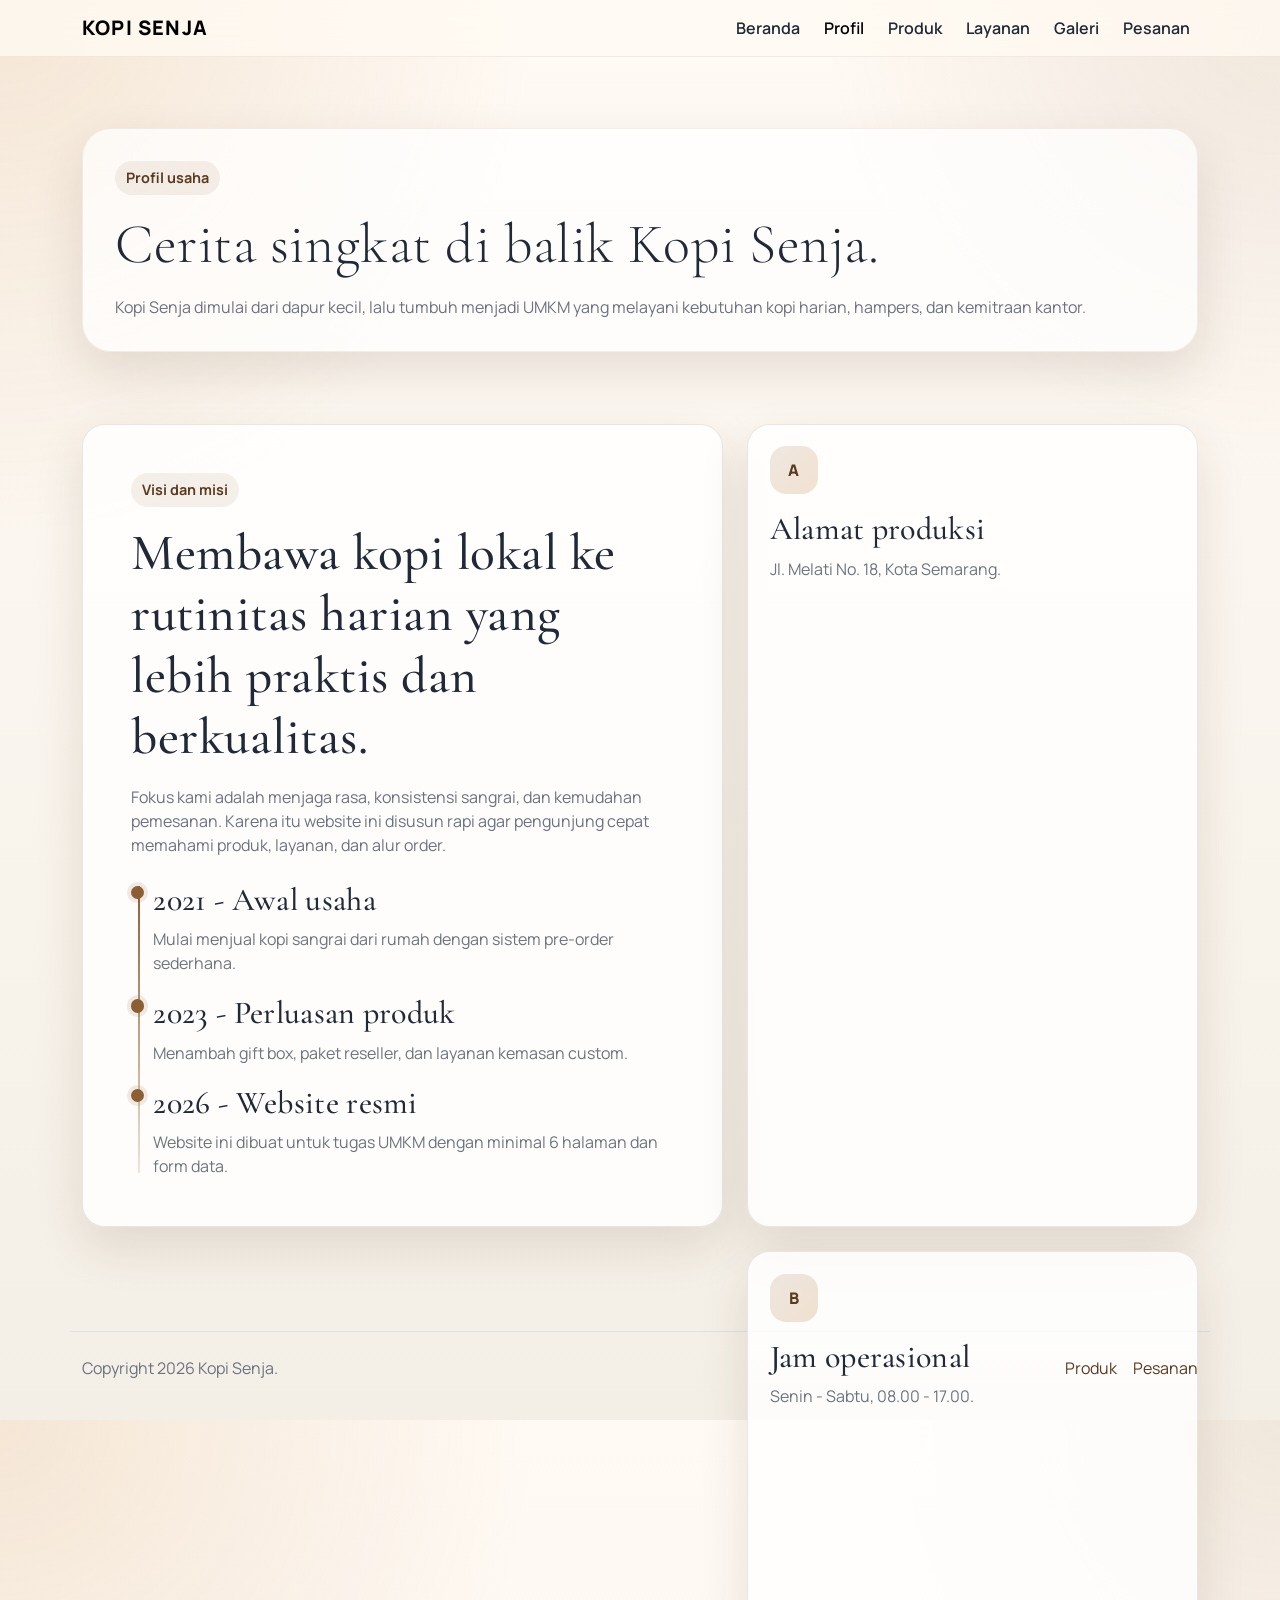
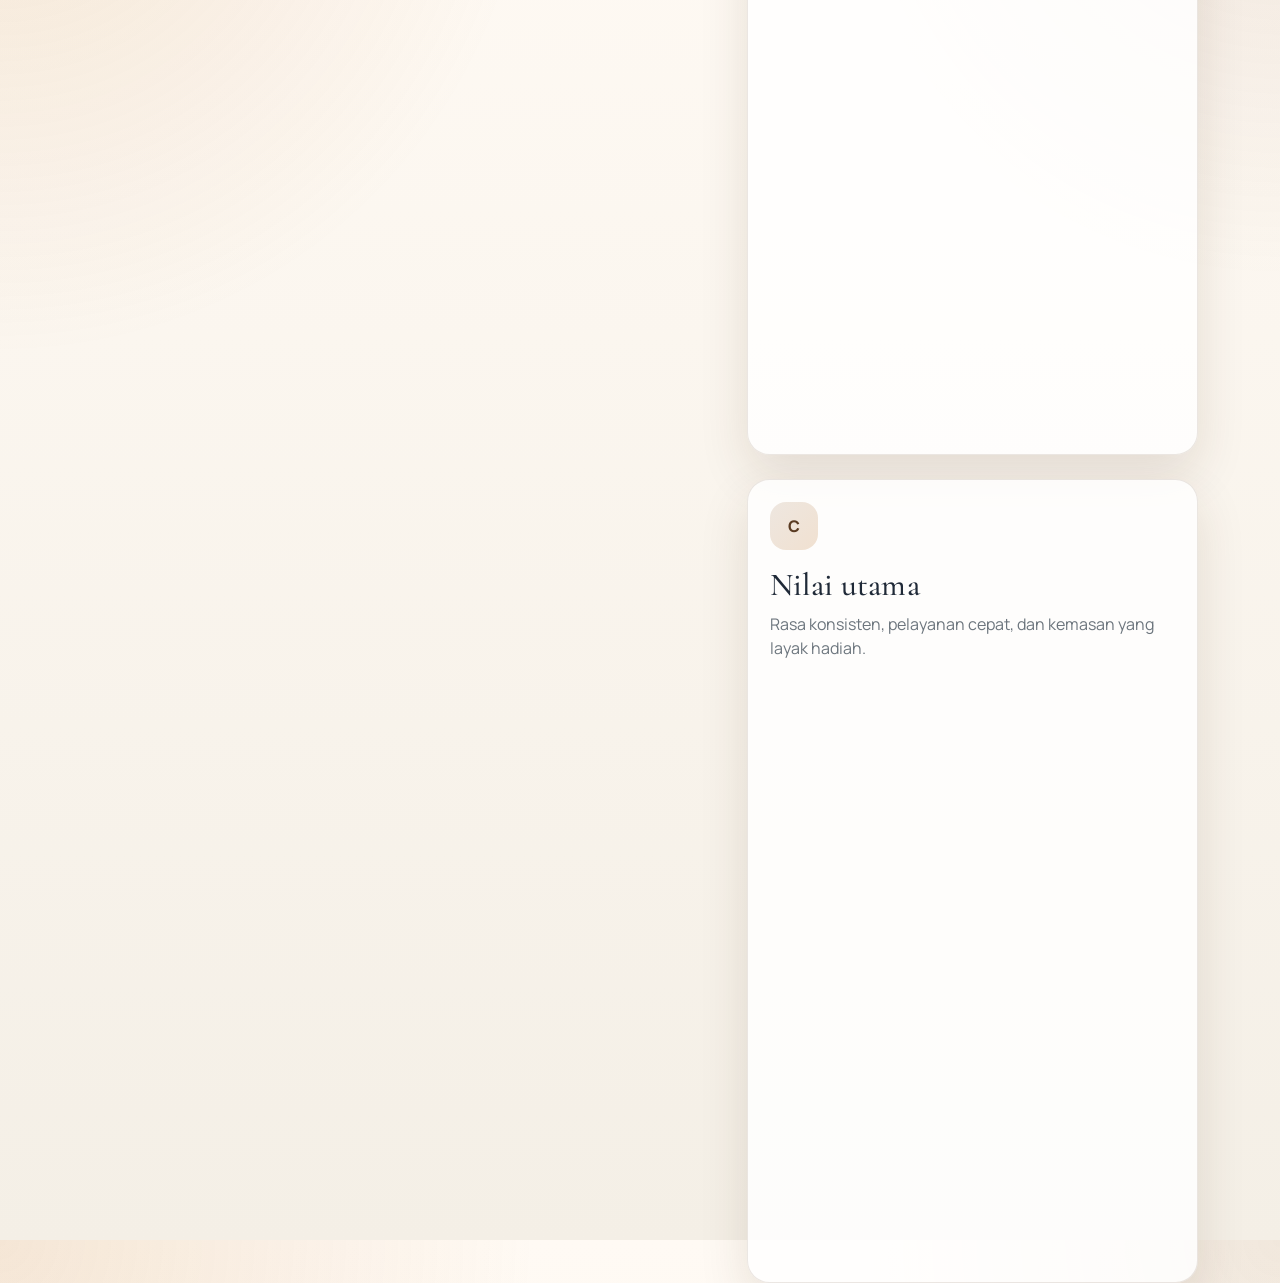
==== about.html @ 0a196cbb "semuanya" ====
<!doctype html>
<html lang="id">
  <head>
    <meta charset="utf-8" />
    <meta name="viewport" content="width=device-width, initial-scale=1" />
    <title>Profil - Kopi Senja</title>
    <link rel="stylesheet" href="https://cdn.jsdelivr.net/npm/bootstrap@5.3.3/dist/css/bootstrap.min.css" />
    <link rel="stylesheet" href="assets/css/style.css" />
  </head>
  <body>
    <nav class="navbar navbar-expand-lg navbar-light fixed-top">
      <div class="container">
        <a class="navbar-brand" href="index.html">Kopi Senja</a>
        <button class="navbar-toggler" type="button" data-bs-toggle="collapse" data-bs-target="#mainNav" aria-controls="mainNav" aria-expanded="false" aria-label="Toggle navigation">
          <span class="navbar-toggler-icon"></span>
        </button>
        <div class="collapse navbar-collapse" id="mainNav">
          <ul class="navbar-nav ms-auto align-items-lg-center gap-lg-2">
            <li class="nav-item"><a class="nav-link" href="index.html">Beranda</a></li>
            <li class="nav-item"><a class="nav-link active" href="about.html">Profil</a></li>
            <li class="nav-item"><a class="nav-link" href="products.html">Produk</a></li>
            <li class="nav-item"><a class="nav-link" href="services.html">Layanan</a></li>
            <li class="nav-item"><a class="nav-link" href="gallery.html">Galeri</a></li>
            <li class="nav-item"><a class="nav-link" href="order.html">Pesanan</a></li>
          </ul>
        </div>
      </div>
    </nav>

    <header class="page-banner">
      <div class="container">
        <div class="banner-shell">
          <div class="tag mb-3 d-inline-block">Profil usaha</div>
          <h1 class="display-4 mb-3">Cerita singkat di balik Kopi Senja.</h1>
          <p class="section-text mb-0">Kopi Senja dimulai dari dapur kecil, lalu tumbuh menjadi UMKM yang melayani kebutuhan kopi harian, hampers, dan kemitraan kantor.</p>
        </div>
      </div>
    </header>

    <main>
      <section class="section pt-0">
        <div class="container">
          <div class="row g-4">
            <div class="col-lg-7">
              <div class="glass-card p-4 p-md-5 h-100">
                <div class="tag mb-3 d-inline-block">Visi dan misi</div>
                <h2 class="section-title mb-3">Membawa kopi lokal ke rutinitas harian yang lebih praktis dan berkualitas.</h2>
                <p class="section-text mb-4">Fokus kami adalah menjaga rasa, konsistensi sangrai, dan kemudahan pemesanan. Karena itu website ini disusun rapi agar pengunjung cepat memahami produk, layanan, dan alur order.</p>
                <div class="timeline">
                  <div class="timeline-item">
                    <h3 class="h2 mb-2">2021 - Awal usaha</h3>
                    <p class="mb-0 text-secondary">Mulai menjual kopi sangrai dari rumah dengan sistem pre-order sederhana.</p>
                  </div>
                  <div class="timeline-item">
                    <h3 class="h2 mb-2">2023 - Perluasan produk</h3>
                    <p class="mb-0 text-secondary">Menambah gift box, paket reseller, dan layanan kemasan custom.</p>
                  </div>
                  <div class="timeline-item mb-0">
                    <h3 class="h2 mb-2">2026 - Website resmi</h3>
                    <p class="mb-0 text-secondary">Website ini dibuat untuk tugas UMKM dengan minimal 6 halaman dan form data.</p>
                  </div>
                </div>
              </div>
            </div>
            <div class="col-lg-5">
              <div class="info-card mb-4">
                <div class="info-icon">A</div>
                <h3 class="h2">Alamat produksi</h3>
                <p class="mb-0 text-secondary">Jl. Melati No. 18, Kota Semarang.</p>
              </div>
              <div class="info-card mb-4">
                <div class="info-icon">B</div>
                <h3 class="h2">Jam operasional</h3>
                <p class="mb-0 text-secondary">Senin - Sabtu, 08.00 - 17.00.</p>
              </div>
              <div class="info-card">
                <div class="info-icon">C</div>
                <h3 class="h2">Nilai utama</h3>
                <p class="mb-0 text-secondary">Rasa konsisten, pelayanan cepat, dan kemasan yang layak hadiah.</p>
              </div>
            </div>
          </div>
        </div>
      </section>
    </main>

    <footer class="footer">
      <div class="container d-flex flex-column flex-md-row justify-content-between gap-2 border-top pt-4">
        <div>Copyright 2026 Kopi Senja.</div>
        <div class="d-flex gap-3">
          <a href="products.html">Produk</a>
          <a href="order.html">Pesanan</a>
        </div>
      </div>
    </footer>

    <script src="https://cdn.jsdelivr.net/npm/bootstrap@5.3.3/dist/js/bootstrap.bundle.min.js"></script>
  </body>
</html>
---- assets/css/style.css ----
@import url('https://fonts.googleapis.com/css2?family=Cormorant+Garamond:wght@600;700&family=Manrope:wght@400;500;600;700;800&display=swap');

:root {
  --bg: #f4efe6;
  --bg-soft: #fbf7f1;
  --surface: rgba(255, 255, 255, 0.82);
  --surface-strong: #ffffff;
  --text: #1f2937;
  --muted: #6b7280;
  --brand: #8b5e34;
  --brand-dark: #5a3b22;
  --brand-soft: #f2dfc6;
  --accent: #c27c35;
  --line: rgba(90, 59, 34, 0.12);
  --shadow: 0 20px 50px rgba(67, 43, 18, 0.12);
}

* {
  box-sizing: border-box;
}

html {
  scroll-behavior: smooth;
}

body {
  font-family: 'Manrope', sans-serif;
  color: var(--text);
  background:
    radial-gradient(circle at top left, rgba(194, 124, 53, 0.16), transparent 28%),
    radial-gradient(circle at top right, rgba(139, 94, 52, 0.12), transparent 24%),
    linear-gradient(180deg, #fffaf4 0%, var(--bg) 100%);
  min-height: 100vh;
}

h1,
h2,
h3,
h4,
.brand-font {
  font-family: 'Cormorant Garamond', serif;
  letter-spacing: 0.01em;
}

.navbar {
  backdrop-filter: blur(14px);
  background: rgba(255, 250, 243, 0.78);
  border-bottom: 1px solid rgba(90, 59, 34, 0.08);
}

.navbar-brand {
  font-weight: 800;
  letter-spacing: 0.06em;
  text-transform: uppercase;
}

.nav-link {
  color: var(--text);
  font-weight: 600;
}

.nav-link:hover,
.nav-link.active {
  color: var(--brand);
}

.btn-brand {
  background: linear-gradient(135deg, var(--brand) 0%, var(--accent) 100%);
  color: #fff;
  border: none;
  box-shadow: 0 12px 30px rgba(139, 94, 52, 0.28);
}

.btn-brand:hover {
  color: #fff;
  transform: translateY(-1px);
}

.btn-outline-brand {
  border: 1px solid rgba(139, 94, 52, 0.3);
  color: var(--brand-dark);
  background: rgba(255, 255, 255, 0.52);
}

.btn-outline-brand:hover {
  background: var(--brand);
  color: #fff;
}

.hero {
  position: relative;
  overflow: hidden;
  padding: 8rem 0 5rem;
}

.hero::before,
.hero::after {
  content: '';
  position: absolute;
  border-radius: 999px;
  filter: blur(0);
  opacity: 0.8;
  pointer-events: none;
}

.hero::before {
  width: 24rem;
  height: 24rem;
  right: -7rem;
  top: -8rem;
  background: radial-gradient(circle, rgba(194, 124, 53, 0.28), rgba(194, 124, 53, 0));
}

.hero::after {
  width: 18rem;
  height: 18rem;
  left: -5rem;
  bottom: -6rem;
  background: radial-gradient(circle, rgba(139, 94, 52, 0.18), rgba(139, 94, 52, 0));
}

.eyebrow {
  display: inline-flex;
  align-items: center;
  gap: 0.5rem;
  padding: 0.45rem 0.8rem;
  border-radius: 999px;
  background: rgba(242, 223, 198, 0.8);
  color: var(--brand-dark);
  font-size: 0.92rem;
  font-weight: 700;
  margin-bottom: 1.1rem;
}

.hero-title {
  font-size: clamp(3rem, 6vw, 5.75rem);
  line-height: 0.92;
  margin-bottom: 1rem;
}

.hero-lead {
  max-width: 38rem;
  color: var(--muted);
  font-size: 1.08rem;
}

.hero-card {
  background: rgba(255, 255, 255, 0.72);
  border: 1px solid rgba(90, 59, 34, 0.08);
  box-shadow: var(--shadow);
  border-radius: 1.5rem;
}

.hero-badge {
  display: inline-flex;
  align-items: center;
  gap: 0.4rem;
  padding: 0.45rem 0.75rem;
  border-radius: 999px;
  background: rgba(139, 94, 52, 0.1);
  color: var(--brand-dark);
  font-weight: 700;
  font-size: 0.88rem;
}

.section {
  padding: 4.5rem 0;
}

.section-heading {
  max-width: 38rem;
  margin-bottom: 2rem;
}

.section-title {
  font-size: clamp(2.1rem, 4vw, 3.4rem);
  margin-bottom: 0.8rem;
}

.section-text {
  color: var(--muted);
}

.glass-card,
.feature-card,
.product-card,
.info-card,
.gallery-card,
.contact-card,
.table-card {
  background: var(--surface);
  border: 1px solid var(--line);
  box-shadow: var(--shadow);
  border-radius: 1.4rem;
}

.feature-card,
.product-card,
.info-card {
  padding: 1.35rem;
  height: 100%;
}

.feature-icon,
.info-icon {
  width: 3rem;
  height: 3rem;
  border-radius: 1rem;
  display: inline-flex;
  align-items: center;
  justify-content: center;
  background: linear-gradient(135deg, rgba(139, 94, 52, 0.14), rgba(194, 124, 53, 0.22));
  color: var(--brand-dark);
  font-weight: 800;
  margin-bottom: 1rem;
}

.stat-grid {
  display: grid;
  grid-template-columns: repeat(3, minmax(0, 1fr));
  gap: 1rem;
}

.stat-card {
  padding: 1rem 1.1rem;
  border-radius: 1.2rem;
  background: rgba(255, 255, 255, 0.75);
  border: 1px solid rgba(90, 59, 34, 0.08);
}

.stat-number {
  font-size: 1.75rem;
  font-weight: 800;
  color: var(--brand-dark);
  line-height: 1;
}

.stat-label {
  color: var(--muted);
  font-size: 0.92rem;
}

.section-surface {
  background: linear-gradient(180deg, rgba(255, 255, 255, 0.6), rgba(255, 248, 239, 0.95));
  border-top: 1px solid rgba(90, 59, 34, 0.08);
  border-bottom: 1px solid rgba(90, 59, 34, 0.08);
}

.product-card .price {
  font-size: 1.6rem;
  font-weight: 800;
  color: var(--brand-dark);
}

.pill-list {
  display: flex;
  flex-wrap: wrap;
  gap: 0.5rem;
  margin: 0;
  padding: 0;
  list-style: none;
}

.pill-list li,
.tag {
  padding: 0.4rem 0.7rem;
  border-radius: 999px;
  background: rgba(139, 94, 52, 0.09);
  color: var(--brand-dark);
  font-size: 0.9rem;
  font-weight: 700;
}

.timeline {
  position: relative;
  padding-left: 1.4rem;
}

.timeline::before {
  content: '';
  position: absolute;
  left: 0.45rem;
  top: 0.35rem;
  bottom: 0.35rem;
  width: 2px;
  background: linear-gradient(180deg, var(--brand), rgba(194, 124, 53, 0.2));
}

.timeline-item {
  position: relative;
  margin-bottom: 1.2rem;
}

.timeline-item::before {
  content: '';
  position: absolute;
  left: -1.43rem;
  top: 0.3rem;
  width: 0.85rem;
  height: 0.85rem;
  border-radius: 50%;
  background: var(--brand);
  box-shadow: 0 0 0 0.25rem rgba(139, 94, 52, 0.12);
}

.gallery-grid {
  display: grid;
  grid-template-columns: repeat(12, 1fr);
  gap: 1rem;
}

.gallery-span-4 {
  grid-column: span 4;
}

.gallery-span-5 {
  grid-column: span 5;
}

.gallery-span-7 {
  grid-column: span 7;
}

.gallery-span-12 {
  grid-column: span 12;
}

.gallery-card {
  min-height: 14rem;
  padding: 1.3rem;
  position: relative;
  overflow: hidden;
}

.gallery-card::after {
  content: '';
  position: absolute;
  inset: auto -15% -25% auto;
  width: 10rem;
  height: 10rem;
  border-radius: 50%;
  background: radial-gradient(circle, rgba(194, 124, 53, 0.2), rgba(194, 124, 53, 0));
}

.gallery-card.large {
  min-height: 20rem;
}

.gallery-card.dark {
  background: linear-gradient(145deg, #5a3b22, #8b5e34);
  color: #fff;
}

.gallery-card.dark .text-muted,
.gallery-card.dark .section-text,
.gallery-card.dark p {
  color: rgba(255, 255, 255, 0.78) !important;
}

.gallery-card .gallery-label {
  position: absolute;
  left: 1.3rem;
  bottom: 1.2rem;
  font-weight: 700;
}

.contact-card,
.table-card {
  padding: 1.4rem;
}

.social-order-card {
  padding: 1rem;
  border-radius: 1rem;
  border: 1px solid rgba(90, 59, 34, 0.12);
  background: rgba(255, 255, 255, 0.62);
}

.map-embed {
  width: 100%;
  border-radius: 0.9rem;
  overflow: hidden;
  border: 1px solid rgba(90, 59, 34, 0.12);
}

.map-embed iframe {
  width: 100%;
  min-height: 240px;
  border: 0;
  display: block;
}

.form-control,
.form-select {
  border-radius: 0.95rem;
  border: 1px solid rgba(90, 59, 34, 0.16);
  padding: 0.85rem 1rem;
}

.form-control:focus,
.form-select:focus {
  box-shadow: 0 0 0 0.2rem rgba(139, 94, 52, 0.12);
  border-color: rgba(139, 94, 52, 0.5);
}

.table thead th {
  background: rgba(139, 94, 52, 0.08);
  color: var(--brand-dark);
  border-bottom: 1px solid rgba(90, 59, 34, 0.12) !important;
}

.table tbody td {
  vertical-align: middle;
}

.footer {
  padding: 2rem 0 2.5rem;
  color: var(--muted);
}

.footer a {
  color: var(--brand-dark);
  text-decoration: none;
}

.footer a:hover {
  text-decoration: underline;
}

.page-banner {
  padding: 8rem 0 4.5rem;
}

.page-banner .banner-shell {
  padding: 2rem;
  border-radius: 1.8rem;
  background: rgba(255, 255, 255, 0.72);
  border: 1px solid rgba(90, 59, 34, 0.08);
  box-shadow: var(--shadow);
}

.rounded-4,
.rounded-5 {
  border-radius: 1.4rem !important;
}

@media (max-width: 991.98px) {
  .hero {
    padding-top: 6rem;
  }

  .stat-grid {
    grid-template-columns: 1fr;
  }

  .gallery-grid {
    grid-template-columns: 1fr;
  }

  .gallery-span-4,
  .gallery-span-5,
  .gallery-span-7,
  .gallery-span-12 {
    grid-column: span 1;
  }

  .gallery-card.large {
    min-height: 14rem;
  }
}
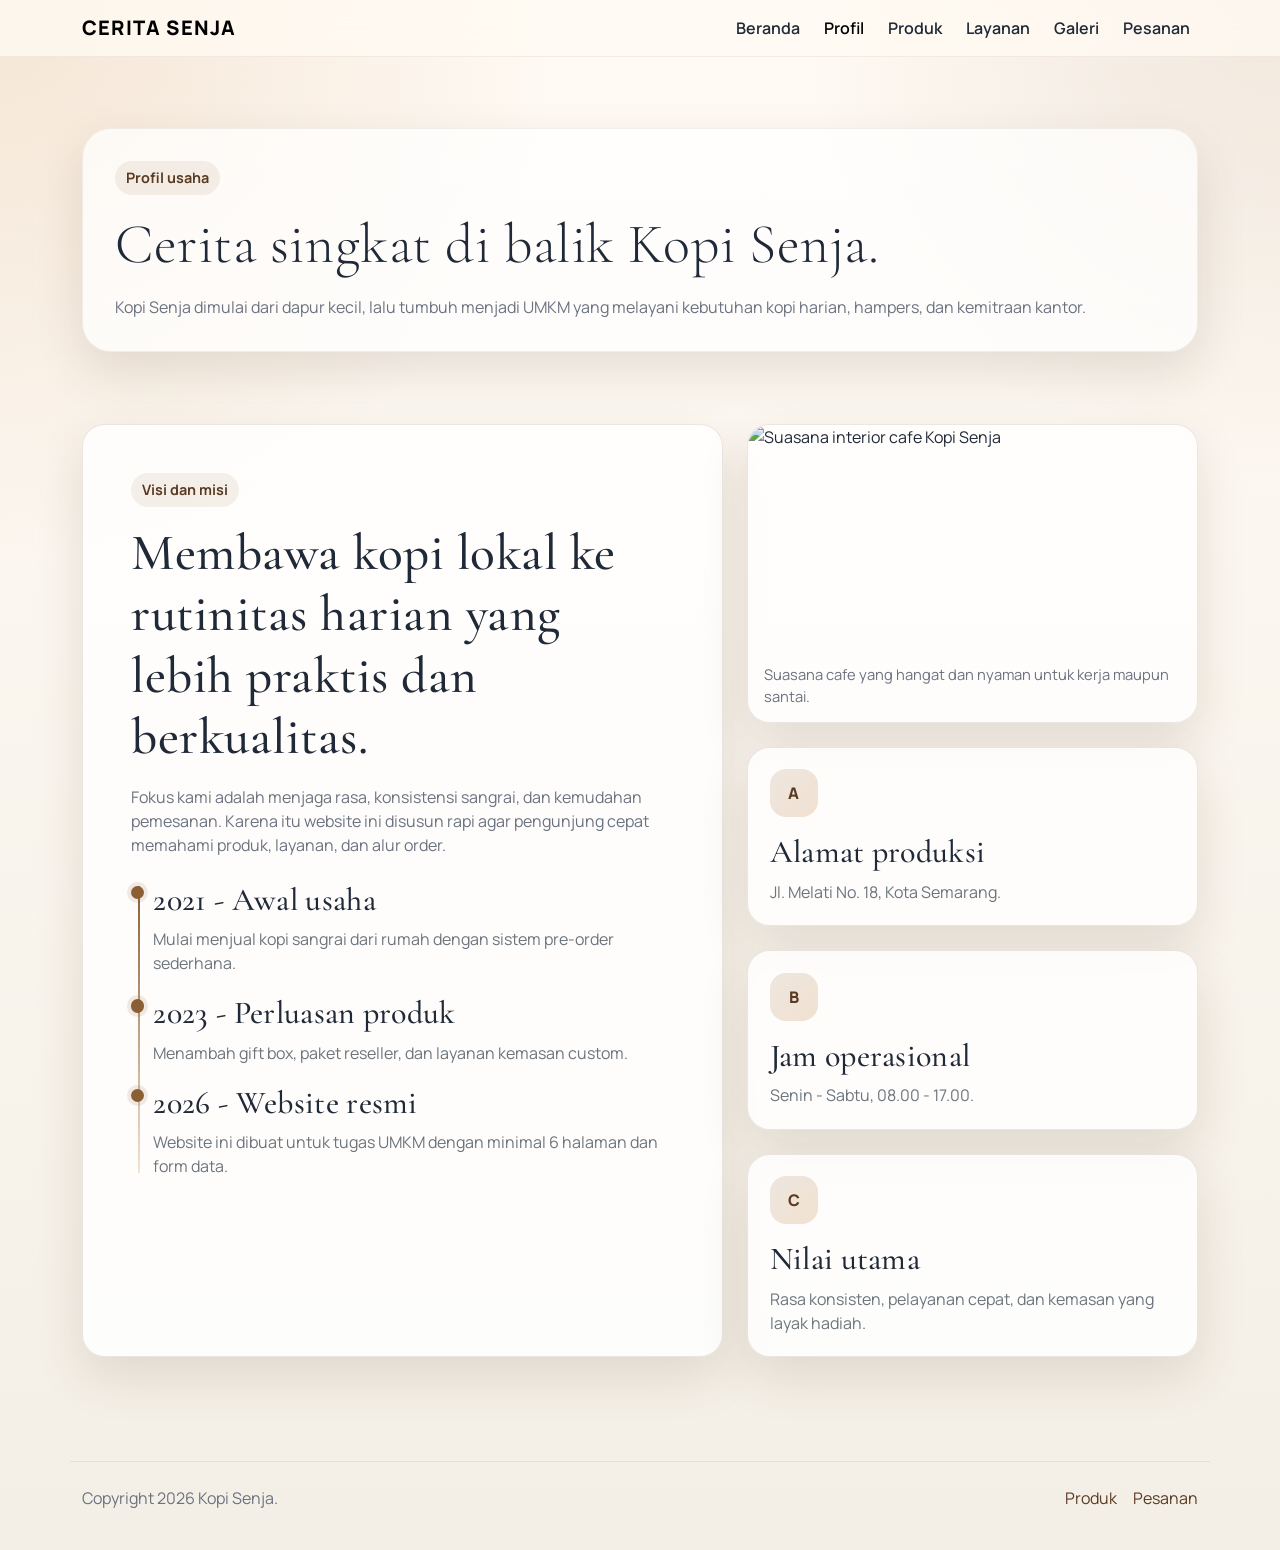
==== commit 8bd69723: "feat: add PHP-based review form and persistent review table" ====
--- a/about.html
+++ b/about.html
@@ -4,13 +4,14 @@
     <meta charset="utf-8" />
     <meta name="viewport" content="width=device-width, initial-scale=1" />
     <title>Profil - Kopi Senja</title>
+    <link rel="icon" type="image/png" href="logo/logo.png" />
     <link rel="stylesheet" href="https://cdn.jsdelivr.net/npm/bootstrap@5.3.3/dist/css/bootstrap.min.css" />
     <link rel="stylesheet" href="assets/css/style.css" />
   </head>
   <body>
     <nav class="navbar navbar-expand-lg navbar-light fixed-top">
       <div class="container">
-        <a class="navbar-brand" href="index.html">Kopi Senja</a>
+        <a class="navbar-brand" href="index.html">Cerita Senja</a>
         <button class="navbar-toggler" type="button" data-bs-toggle="collapse" data-bs-target="#mainNav" aria-controls="mainNav" aria-expanded="false" aria-label="Toggle navigation">
           <span class="navbar-toggler-icon"></span>
         </button>
@@ -21,7 +22,7 @@
             <li class="nav-item"><a class="nav-link" href="products.html">Produk</a></li>
             <li class="nav-item"><a class="nav-link" href="services.html">Layanan</a></li>
             <li class="nav-item"><a class="nav-link" href="gallery.html">Galeri</a></li>
-            <li class="nav-item"><a class="nav-link" href="order.html">Pesanan</a></li>
+            <li class="nav-item"><a class="nav-link" href="order.php">Pesanan</a></li>
           </ul>
         </div>
       </div>
@@ -63,6 +64,15 @@
               </div>
             </div>
             <div class="col-lg-5">
+              <div class="about-photo-wrap mb-4">
+                <img
+                  class="about-photo"
+                  src="https://images.unsplash.com/photo-1501339847302-ac426a4a7cbb?auto=format&fit=crop&w=1400&q=80"
+                  alt="Suasana interior cafe Kopi Senja"
+                  loading="lazy"
+                />
+                <div class="about-photo-caption">Suasana cafe yang hangat dan nyaman untuk kerja maupun santai.</div>
+              </div>
               <div class="info-card mb-4">
                 <div class="info-icon">A</div>
                 <h3 class="h2">Alamat produksi</h3>
@@ -89,7 +99,7 @@
         <div>Copyright 2026 Kopi Senja.</div>
         <div class="d-flex gap-3">
           <a href="products.html">Produk</a>
-          <a href="order.html">Pesanan</a>
+          <a href="order.php">Pesanan</a>
         </div>
       </div>
     </footer>
--- a/assets/css/style.css
+++ b/assets/css/style.css
@@ -151,6 +151,20 @@
   border-radius: 1.5rem;
 }
 
+.hero-photo-wrap {
+  border-radius: 1.5rem;
+  overflow: hidden;
+  border: 1px solid rgba(90, 59, 34, 0.1);
+  box-shadow: var(--shadow);
+}
+
+.hero-photo {
+  width: 100%;
+  height: 16rem;
+  object-fit: cover;
+  display: block;
+}
+
 .hero-badge {
   display: inline-flex;
   align-items: center;
@@ -198,6 +212,10 @@
 .product-card,
 .info-card {
   padding: 1.35rem;
+}
+
+.feature-card,
+.product-card {
   height: 100%;
 }
 
@@ -250,6 +268,15 @@
   font-size: 1.6rem;
   font-weight: 800;
   color: var(--brand-dark);
+}
+
+.product-image {
+  width: 100%;
+  height: 12rem;
+  object-fit: cover;
+  border-radius: 1rem;
+  border: 1px solid rgba(90, 59, 34, 0.1);
+  display: block;
 }
 
 .pill-list {
@@ -303,6 +330,47 @@
   box-shadow: 0 0 0 0.25rem rgba(139, 94, 52, 0.12);
 }
 
+.about-photo-wrap {
+  border-radius: 1.4rem;
+  overflow: hidden;
+  border: 1px solid var(--line);
+  background: var(--surface);
+  box-shadow: var(--shadow);
+}
+
+.about-photo {
+  width: 100%;
+  height: 14rem;
+  object-fit: cover;
+  display: block;
+}
+
+.about-photo-caption {
+  padding: 0.9rem 1rem;
+  color: var(--muted);
+  font-size: 0.92rem;
+}
+
+.order-photo-wrap {
+  border-radius: 1.1rem;
+  overflow: hidden;
+  border: 1px solid rgba(90, 59, 34, 0.12);
+  background: rgba(255, 255, 255, 0.75);
+}
+
+.order-photo {
+  width: 100%;
+  height: 12rem;
+  object-fit: cover;
+  display: block;
+}
+
+.order-photo-caption {
+  padding: 0.75rem 1rem;
+  color: var(--muted);
+  font-size: 0.9rem;
+}
+
 .gallery-grid {
   display: grid;
   grid-template-columns: repeat(12, 1fr);
@@ -330,6 +398,51 @@
   padding: 1.3rem;
   position: relative;
   overflow: hidden;
+}
+
+.gallery-card.with-image {
+  padding: 0;
+  min-height: 15rem;
+}
+
+.gallery-photo {
+  width: 100%;
+  height: 100%;
+  object-fit: cover;
+  display: block;
+}
+
+.gallery-content {
+  position: absolute;
+  inset: 0;
+  padding: 1.3rem;
+  display: flex;
+  flex-direction: column;
+  justify-content: flex-start;
+  background: linear-gradient(180deg, rgba(255, 255, 255, 0.78) 0%, rgba(255, 255, 255, 0.56) 55%, rgba(255, 255, 255, 0.7) 100%);
+}
+
+.gallery-content.light-text {
+  color: #fff;
+  background: linear-gradient(180deg, rgba(26, 18, 10, 0.45) 0%, rgba(26, 18, 10, 0.3) 45%, rgba(26, 18, 10, 0.52) 100%);
+}
+
+.gallery-content .tag {
+  width: fit-content;
+}
+
+.gallery-content.light-text .tag {
+  background: rgba(255, 255, 255, 0.2);
+  color: #fff;
+}
+
+.gallery-content.light-text p,
+.gallery-content.light-text .text-secondary {
+  color: rgba(255, 255, 255, 0.86) !important;
+}
+
+.brand-note-card {
+  min-height: 12rem;
 }
 
 .gallery-card::after {
@@ -467,4 +580,20 @@
   .gallery-card.large {
     min-height: 14rem;
   }
-}
+
+  .hero-photo {
+    height: 13rem;
+  }
+
+  .product-image {
+    height: 10.5rem;
+  }
+
+  .about-photo {
+    height: 12rem;
+  }
+
+  .order-photo {
+    height: 10.5rem;
+  }
+}
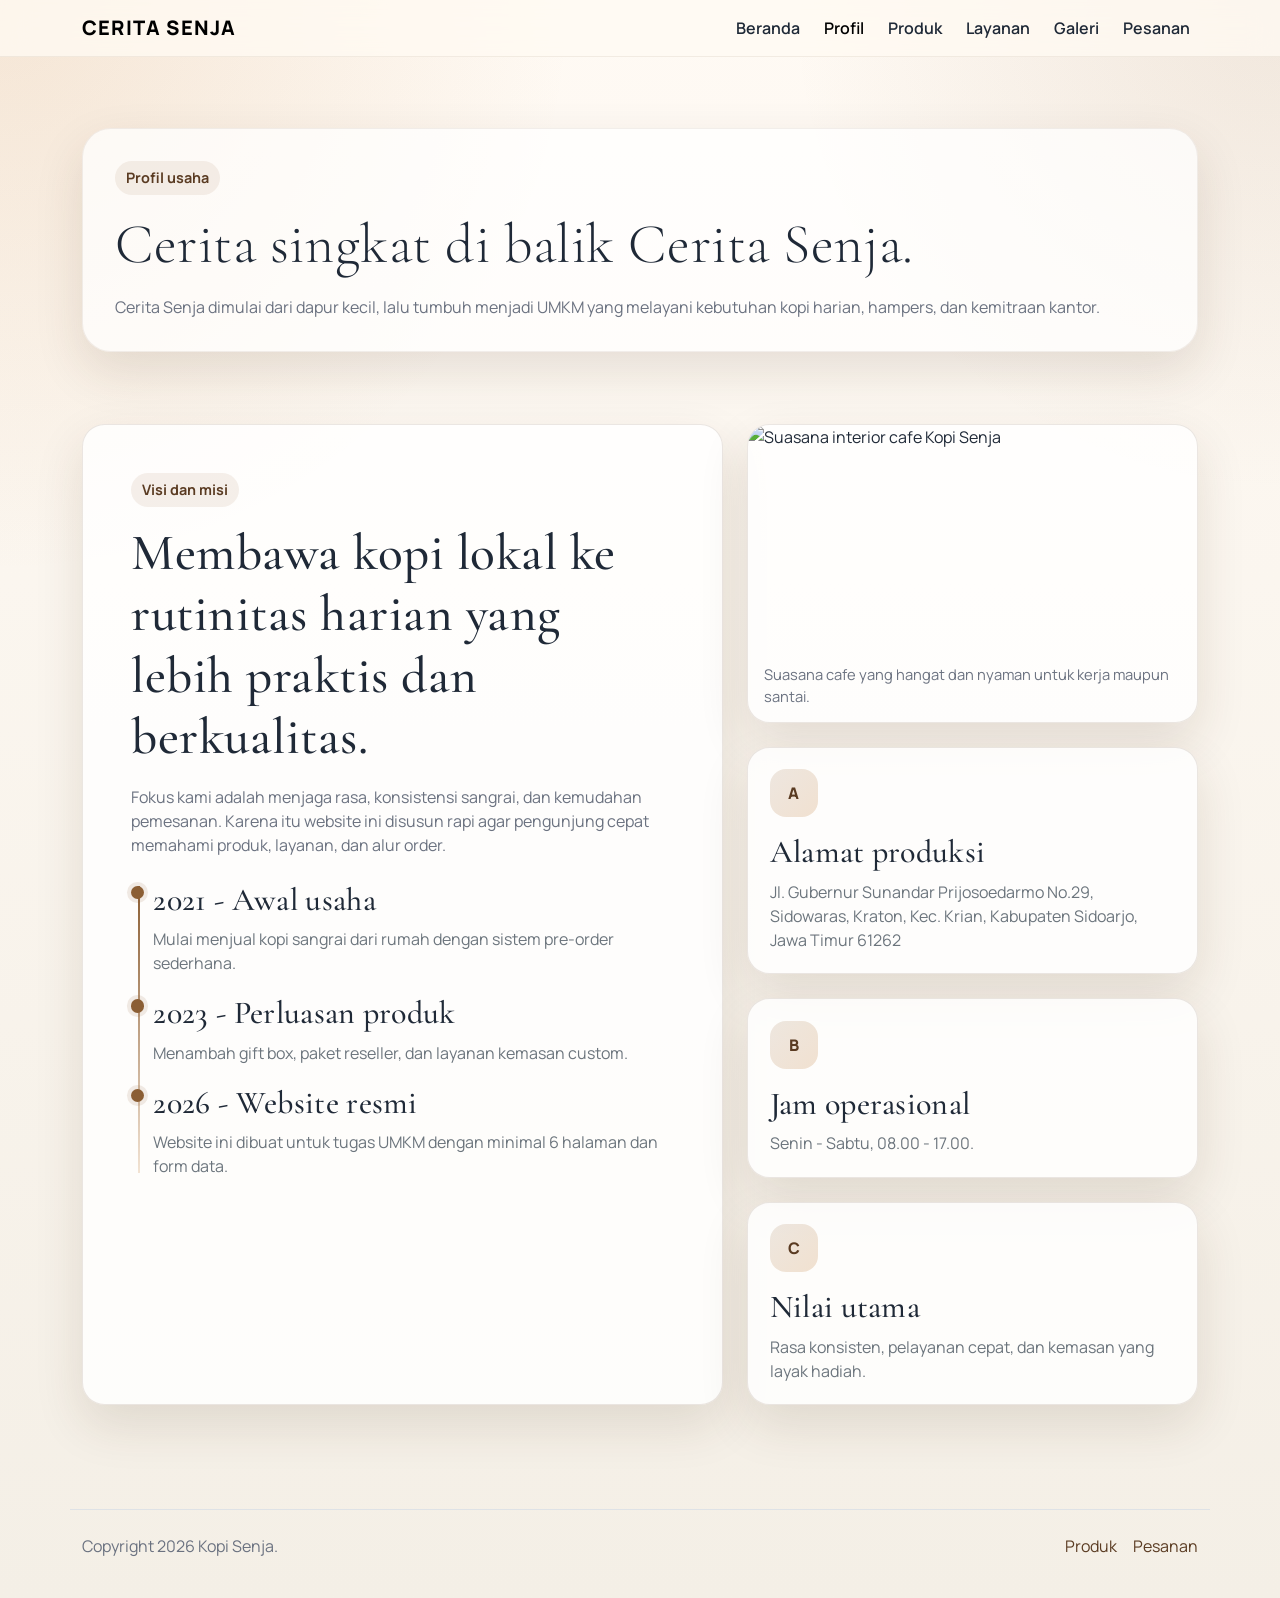
==== commit 636902f9: "feat: improve UI consistency and fix deploy cache issue" ====
--- a/about.html
+++ b/about.html
@@ -6,7 +6,7 @@
     <title>Profil - Kopi Senja</title>
     <link rel="icon" type="image/png" href="logo/logo.png" />
     <link rel="stylesheet" href="https://cdn.jsdelivr.net/npm/bootstrap@5.3.3/dist/css/bootstrap.min.css" />
-    <link rel="stylesheet" href="assets/css/style.css" />
+    <link rel="stylesheet" href="assets/css/style.css?v=20260419" />
   </head>
   <body>
     <nav class="navbar navbar-expand-lg navbar-light fixed-top">
@@ -32,8 +32,8 @@
       <div class="container">
         <div class="banner-shell">
           <div class="tag mb-3 d-inline-block">Profil usaha</div>
-          <h1 class="display-4 mb-3">Cerita singkat di balik Kopi Senja.</h1>
-          <p class="section-text mb-0">Kopi Senja dimulai dari dapur kecil, lalu tumbuh menjadi UMKM yang melayani kebutuhan kopi harian, hampers, dan kemitraan kantor.</p>
+          <h1 class="display-4 mb-3">Cerita singkat di balik Cerita Senja.</h1>
+          <p class="section-text mb-0">Cerita Senja dimulai dari dapur kecil, lalu tumbuh menjadi UMKM yang melayani kebutuhan kopi harian, hampers, dan kemitraan kantor.</p>
         </div>
       </div>
     </header>
@@ -76,7 +76,7 @@
               <div class="info-card mb-4">
                 <div class="info-icon">A</div>
                 <h3 class="h2">Alamat produksi</h3>
-                <p class="mb-0 text-secondary">Jl. Melati No. 18, Kota Semarang.</p>
+                <p class="mb-0 text-secondary">Jl. Gubernur Sunandar Prijosoedarmo No.29, Sidowaras, Kraton, Kec. Krian, Kabupaten Sidoarjo, Jawa Timur 61262</p>
               </div>
               <div class="info-card mb-4">
                 <div class="info-icon">B</div>
--- a/assets/css/style.css
+++ b/assets/css/style.css
@@ -270,6 +270,15 @@
   color: var(--brand-dark);
 }
 
+.feature-image {
+  width: 100%;
+  height: 9.5rem;
+  object-fit: cover;
+  border-radius: 1rem;
+  border: 1px solid rgba(90, 59, 34, 0.1);
+  display: block;
+}
+
 .product-image {
   width: 100%;
   height: 12rem;
@@ -589,6 +598,10 @@
     height: 10.5rem;
   }
 
+  .feature-image {
+    height: 8.5rem;
+  }
+
   .about-photo {
     height: 12rem;
   }
